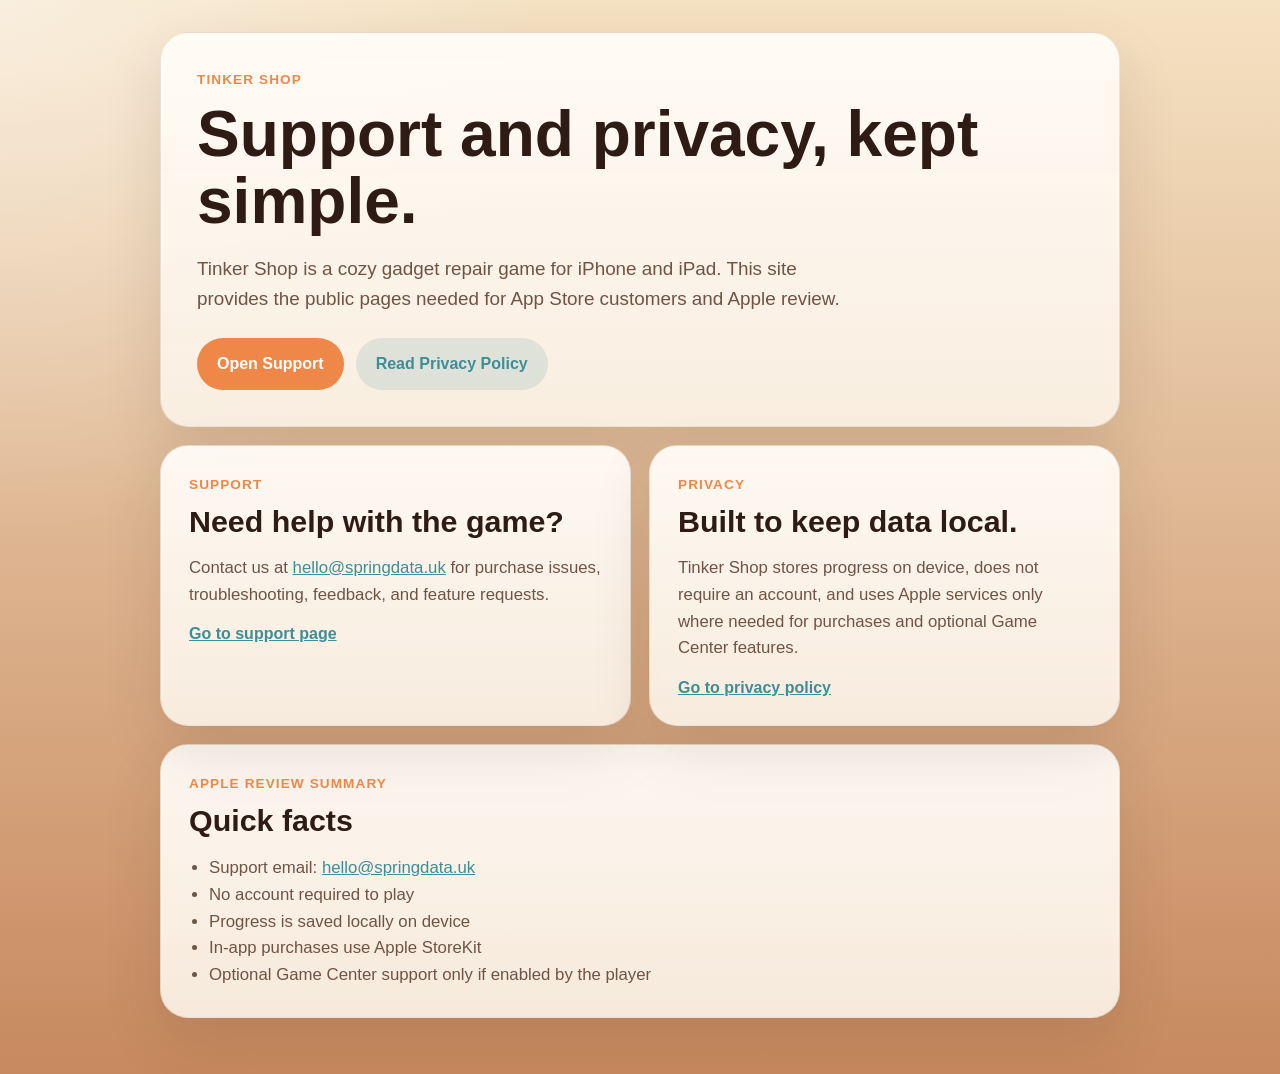
==== index.html @ 7c934377 "Publish Tinker Shop review site" ====
<!doctype html>
<html lang="en">
<head>
  <meta charset="utf-8">
  <meta name="viewport" content="width=device-width, initial-scale=1">
  <title>Tinker Shop | Support & Privacy</title>
  <meta name="description" content="Support and privacy information for Tinker Shop, a cozy electronics repair game for iPhone and iPad.">
  <link rel="stylesheet" href="styles.css">
</head>
<body>
  <main class="shell">
    <section class="hero card">
      <p class="eyebrow">Tinker Shop</p>
      <h1>Support and privacy, kept simple.</h1>
      <p class="lede">
        Tinker Shop is a cozy gadget repair game for iPhone and iPad. This site provides the public pages
        needed for App Store customers and Apple review.
      </p>
      <div class="hero-actions">
        <a class="button button-primary" href="support.html">Open Support</a>
        <a class="button button-secondary" href="privacy.html">Read Privacy Policy</a>
      </div>
    </section>

    <section class="grid">
      <article class="card">
        <p class="eyebrow">Support</p>
        <h2>Need help with the game?</h2>
        <p>
          Contact us at <a href="mailto:hello@springdata.uk">hello@springdata.uk</a> for purchase issues,
          troubleshooting, feedback, and feature requests.
        </p>
        <a class="text-link" href="support.html">Go to support page</a>
      </article>

      <article class="card">
        <p class="eyebrow">Privacy</p>
        <h2>Built to keep data local.</h2>
        <p>
          Tinker Shop stores progress on device, does not require an account, and uses Apple services only
          where needed for purchases and optional Game Center features.
        </p>
        <a class="text-link" href="privacy.html">Go to privacy policy</a>
      </article>
    </section>

    <section class="card summary">
      <div>
        <p class="eyebrow">Apple Review Summary</p>
        <h2>Quick facts</h2>
      </div>
      <ul class="fact-list">
        <li>Support email: <a href="mailto:hello@springdata.uk">hello@springdata.uk</a></li>
        <li>No account required to play</li>
        <li>Progress is saved locally on device</li>
        <li>In-app purchases use Apple StoreKit</li>
        <li>Optional Game Center support only if enabled by the player</li>
      </ul>
    </section>
  </main>
</body>
</html>
---- styles.css ----
:root {
  color-scheme: light;
  --bg-top: #f5e2c3;
  --bg-bottom: #c7895f;
  --surface: rgba(255, 250, 243, 0.9);
  --surface-strong: #fffaf3;
  --ink: #2d1b14;
  --muted: #6f5446;
  --accent: #ef8749;
  --accent-deep: #3e8d97;
  --line: rgba(92, 57, 39, 0.12);
  --shadow: 0 24px 60px rgba(58, 32, 19, 0.12);
  --radius: 28px;
}

* {
  box-sizing: border-box;
}

body {
  margin: 0;
  min-height: 100vh;
  font-family: "Avenir Next", "Trebuchet MS", sans-serif;
  color: var(--ink);
  background:
    radial-gradient(circle at top left, rgba(255, 255, 255, 0.45), transparent 32%),
    linear-gradient(180deg, var(--bg-top), var(--bg-bottom));
}

a {
  color: var(--accent-deep);
}

.shell {
  width: min(960px, calc(100% - 32px));
  margin: 0 auto;
  padding: 32px 0 56px;
}

.grid {
  display: grid;
  grid-template-columns: repeat(2, minmax(0, 1fr));
  gap: 18px;
  margin-top: 18px;
}

.card {
  padding: 28px;
  border: 1px solid var(--line);
  border-radius: var(--radius);
  background: linear-gradient(180deg, rgba(255, 252, 247, 0.95), rgba(250, 241, 229, 0.92));
  box-shadow: var(--shadow);
}

.hero {
  padding: 36px;
}

.hero-actions {
  display: flex;
  flex-wrap: wrap;
  gap: 12px;
  margin-top: 24px;
}

.button {
  display: inline-flex;
  align-items: center;
  justify-content: center;
  min-height: 52px;
  padding: 0 20px;
  border-radius: 999px;
  font-weight: 700;
  text-decoration: none;
}

.button-primary {
  background: var(--accent);
  color: white;
}

.button-secondary {
  background: rgba(62, 141, 151, 0.14);
  color: var(--accent-deep);
}

.eyebrow {
  margin: 0 0 10px;
  font-size: 0.85rem;
  font-weight: 800;
  letter-spacing: 0.08em;
  text-transform: uppercase;
  color: var(--accent);
}

h1,
h2,
h3 {
  margin: 0;
  line-height: 1.05;
}

h1 {
  font-size: clamp(2.3rem, 5vw, 4.2rem);
}

h2 {
  font-size: clamp(1.35rem, 3vw, 1.9rem);
}

h3 {
  font-size: 1.05rem;
  margin-top: 18px;
}

p,
li {
  font-size: 1.05rem;
  line-height: 1.6;
  color: var(--muted);
}

.lede {
  max-width: 42rem;
  font-size: 1.18rem;
}

.text-link {
  font-weight: 700;
}

.summary {
  margin-top: 18px;
}

.fact-list {
  margin: 18px 0 0;
  padding-left: 20px;
}

.section-block {
  margin-top: 18px;
}

.policy-head {
  margin-bottom: 18px;
}

.faq p {
  margin-top: 8px;
}

@media (max-width: 720px) {
  .shell {
    width: min(100% - 20px, 720px);
    padding-top: 20px;
    padding-bottom: 28px;
  }

  .grid {
    grid-template-columns: 1fr;
  }

  .card,
  .hero {
    padding: 22px;
    border-radius: 24px;
  }

  .button {
    width: 100%;
  }
}
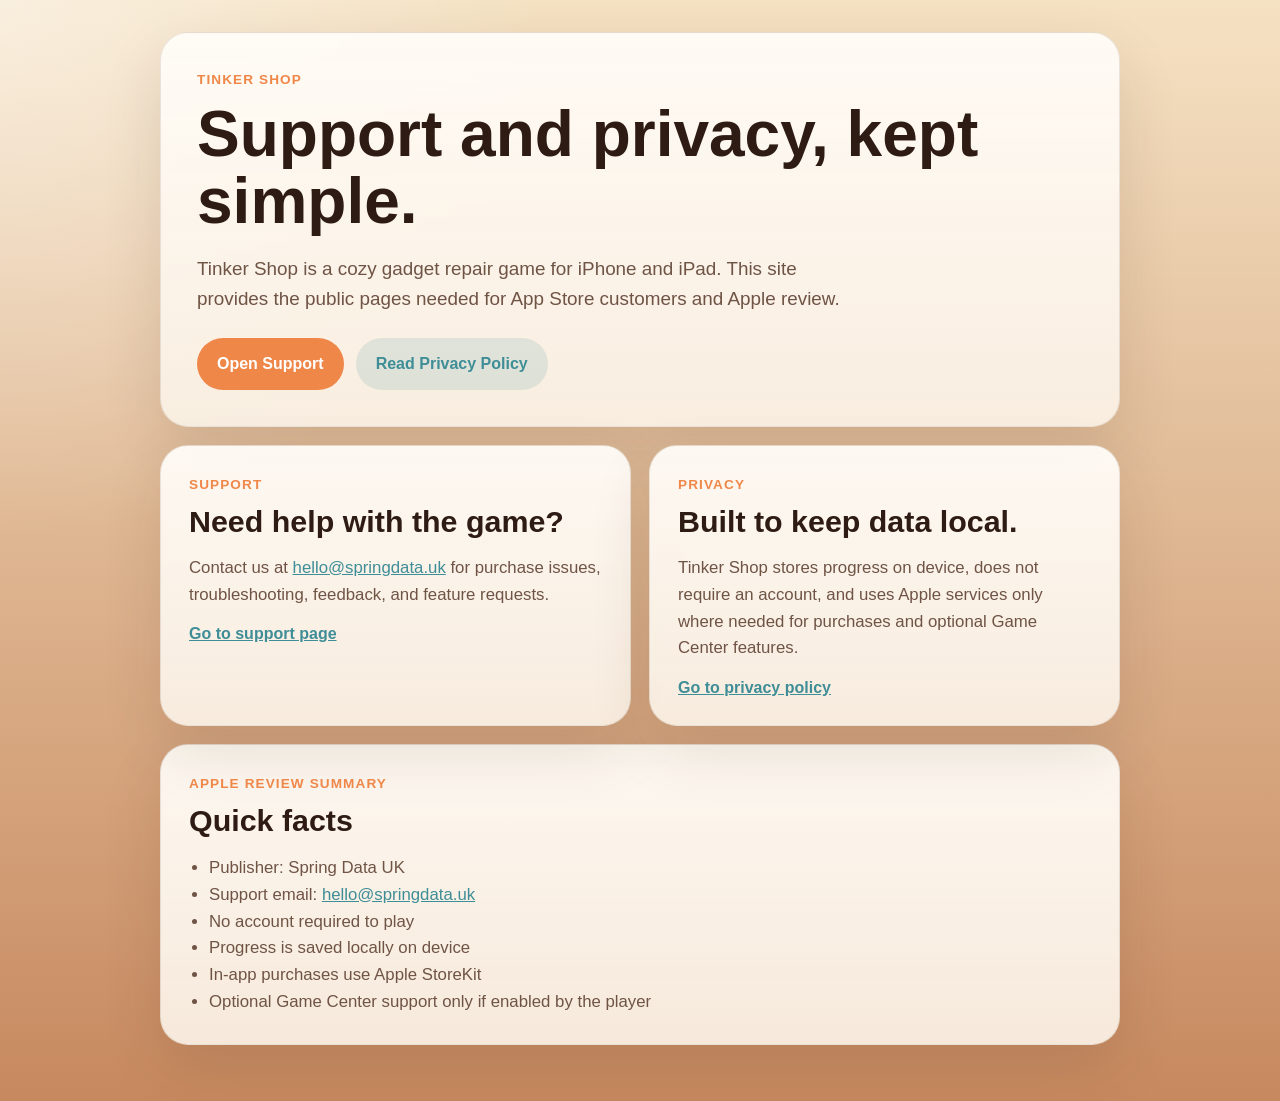
==== commit 8f43f2e8: "Add publisher details to review pages" ====
--- a/index.html
+++ b/index.html
@@ -50,6 +50,7 @@
         <h2>Quick facts</h2>
       </div>
       <ul class="fact-list">
+        <li>Publisher: Spring Data UK</li>
         <li>Support email: <a href="mailto:hello@springdata.uk">hello@springdata.uk</a></li>
         <li>No account required to play</li>
         <li>Progress is saved locally on device</li>
